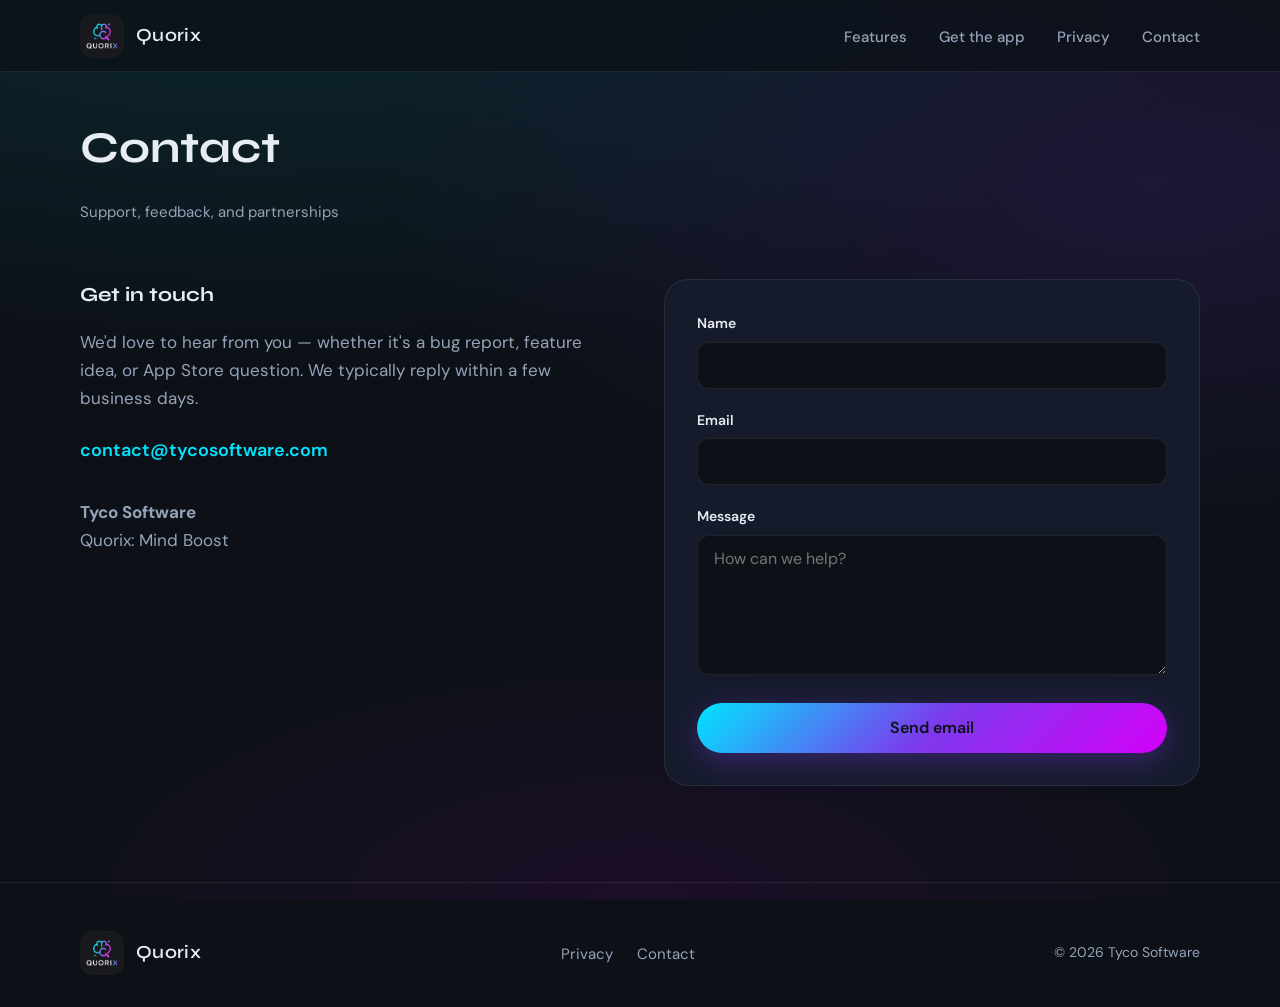
==== contact.html @ 49166350 "Add Quorix marketing site for GitHub Pages" ====
<!DOCTYPE html>
<html lang="en">
  <head>
    <meta charset="UTF-8" />
    <meta name="viewport" content="width=device-width, initial-scale=1.0" />
    <meta name="description" content="Contact Quorix support" />
    <title>Contact — Quorix</title>
    <link rel="icon" href="assets/logo.png" type="image/png" />
    <link rel="preconnect" href="https://fonts.googleapis.com" />
    <link rel="preconnect" href="https://fonts.gstatic.com" crossorigin />
    <link href="https://fonts.googleapis.com/css2?family=DM+Sans:opsz,wght@9..40,400;9..40,500;9..40,600;9..40,700&family=Syne:wght@600;700;800&display=swap" rel="stylesheet" />
    <link rel="stylesheet" href="css/styles.css" />
  </head>
  <body>
    <header class="site-header">
      <div class="container nav-inner">
        <a href="./" class="brand">
          <img src="assets/logo.png" alt="Quorix" width="44" height="44" />
          <span>Quorix</span>
        </a>
        <button class="menu-toggle" type="button" aria-label="Menu" aria-expanded="false">
          <svg width="24" height="24" fill="none" stroke="currentColor" stroke-width="2" viewBox="0 0 24 24"><path d="M4 7h16M4 12h16M4 17h16"/></svg>
        </button>
        <ul class="nav-links">
          <li><a href="index.html#features">Features</a></li>
          <li><a href="index.html#download">Get the app</a></li>
          <li><a href="privacy.html">Privacy</a></li>
          <li><a href="contact.html">Contact</a></li>
        </ul>
      </div>
    </header>

    <main class="container">
      <div class="page-hero">
        <h1>Contact</h1>
        <p class="meta">Support, feedback, and partnerships</p>
      </div>

      <div class="contact-grid">
        <div class="contact-info">
          <h3>Get in touch</h3>
          <p>
            We'd love to hear from you — whether it's a bug report, feature idea, or
            App Store question. We typically reply within a few business days.
          </p>
          <a class="contact-email" href="mailto:contact@tycosoftware.com">
            contact@tycosoftware.com
          </a>
          <p class="meta" style="margin-top: 2rem">
            <strong>Tyco Software</strong><br />
            Quorix: Mind Boost
          </p>
        </div>

        <div class="contact-card">
          <form class="contact-form" data-mailto="contact@tycosoftware.com">
            <label for="name">Name</label>
            <input id="name" name="name" type="text" required autocomplete="name" />

            <label for="email">Email</label>
            <input id="email" name="email" type="email" required autocomplete="email" />

            <label for="message">Message</label>
            <textarea id="message" name="message" required placeholder="How can we help?"></textarea>

            <button type="submit" class="btn btn-primary" style="width: 100%">Send email</button>
          </form>
        </div>
      </div>
    </main>

    <footer class="site-footer">
      <div class="container footer-inner">
        <a href="./" class="brand"><img src="assets/logo.png" alt="" width="36" height="36" /><span>Quorix</span></a>
        <ul class="footer-links">
          <li><a href="privacy.html">Privacy</a></li>
          <li><a href="contact.html">Contact</a></li>
        </ul>
        <p class="footer-copy">© 2026 Tyco Software</p>
      </div>
    </footer>
    <script src="js/main.js"></script>
  </body>
</html>
---- css/styles.css ----
/* Quorix — brand site */
:root {
  --midnight: #0d1117;
  --surface: #151b2b;
  --surface-elevated: #1c2438;
  --cyan: #00e5ff;
  --purple: #7c3aed;
  --magenta: #d500f9;
  --pink: #f06292;
  --text: #e8ecf4;
  --text-muted: #94a3b8;
  --border: rgba(255, 255, 255, 0.08);
  --gradient: linear-gradient(135deg, var(--cyan), var(--purple), var(--magenta));
  --font: "DM Sans", system-ui, sans-serif;
  --font-display: "Syne", var(--font);
  --radius: 16px;
  --radius-lg: 24px;
  --shadow: 0 24px 80px rgba(0, 0, 0, 0.45);
  --max: 1120px;
}

*,
*::before,
*::after {
  box-sizing: border-box;
}

html {
  scroll-behavior: smooth;
}

body {
  margin: 0;
  font-family: var(--font);
  font-size: 1.0625rem;
  line-height: 1.65;
  color: var(--text);
  background: var(--midnight);
  -webkit-font-smoothing: antialiased;
}

body::before {
  content: "";
  position: fixed;
  inset: 0;
  background:
    radial-gradient(ellipse 80% 50% at 20% -10%, rgba(0, 229, 255, 0.12), transparent),
    radial-gradient(ellipse 60% 40% at 90% 20%, rgba(124, 58, 237, 0.15), transparent),
    radial-gradient(ellipse 50% 30% at 50% 100%, rgba(213, 0, 249, 0.08), transparent);
  pointer-events: none;
  z-index: -1;
}

img {
  max-width: 100%;
  height: auto;
  display: block;
}

a {
  color: var(--cyan);
  text-decoration: none;
  transition: color 0.2s, opacity 0.2s;
}

a:hover {
  color: #fff;
}

.gradient-text {
  background: var(--gradient);
  -webkit-background-clip: text;
  background-clip: text;
  color: transparent;
}

.container {
  width: min(100% - 2.5rem, var(--max));
  margin-inline: auto;
}

/* —— Nav —— */
.site-header {
  position: fixed;
  top: 0;
  left: 0;
  right: 0;
  z-index: 100;
  padding: 0.85rem 0;
  background: rgba(13, 17, 23, 0.75);
  backdrop-filter: blur(16px);
  border-bottom: 1px solid var(--border);
}

.nav-inner {
  display: flex;
  align-items: center;
  justify-content: space-between;
  gap: 1.5rem;
}

.brand {
  display: flex;
  align-items: center;
  gap: 0.75rem;
  color: var(--text);
  font-weight: 600;
  font-family: var(--font-display);
  font-size: 1.15rem;
  letter-spacing: 0.02em;
}

.brand:hover {
  color: var(--text);
  opacity: 0.95;
}

.brand img {
  width: 44px;
  height: 44px;
  border-radius: 12px;
  object-fit: cover;
}

.nav-links {
  display: flex;
  align-items: center;
  gap: 2rem;
  list-style: none;
  margin: 0;
  padding: 0;
}

.nav-links a {
  color: var(--text-muted);
  font-size: 0.9375rem;
  font-weight: 500;
}

.nav-links a:hover {
  color: var(--text);
}

.nav-cta {
  display: inline-flex;
  align-items: center;
  padding: 0.55rem 1.15rem;
  border-radius: 999px;
  background: var(--gradient);
  color: var(--midnight) !important;
  font-weight: 600;
  font-size: 0.875rem;
}

.nav-cta:hover {
  opacity: 0.92;
  color: var(--midnight) !important;
  transform: translateY(-1px);
}

.menu-toggle {
  display: none;
  background: none;
  border: none;
  color: var(--text);
  cursor: pointer;
  padding: 0.5rem;
}

/* —— Hero —— */
.hero {
  padding: 8.5rem 0 5rem;
  text-align: center;
}

.hero-logo {
  width: 120px;
  height: 120px;
  margin: 0 auto 1.75rem;
  border-radius: 28px;
  box-shadow: var(--shadow), 0 0 60px rgba(0, 229, 255, 0.2);
}

.hero-badge {
  display: inline-block;
  padding: 0.35rem 0.9rem;
  border-radius: 999px;
  font-size: 0.8125rem;
  font-weight: 600;
  letter-spacing: 0.04em;
  text-transform: uppercase;
  color: var(--cyan);
  background: rgba(0, 229, 255, 0.1);
  border: 1px solid rgba(0, 229, 255, 0.25);
  margin-bottom: 1.25rem;
}

.hero h1 {
  font-family: var(--font-display);
  font-size: clamp(2.5rem, 6vw, 4rem);
  font-weight: 800;
  line-height: 1.1;
  letter-spacing: -0.03em;
  margin: 0 0 1.25rem;
  max-width: 18ch;
  margin-inline: auto;
}

.hero-lead {
  font-size: clamp(1.0625rem, 2.5vw, 1.25rem);
  color: var(--text-muted);
  max-width: 42ch;
  margin: 0 auto 2.25rem;
}

.hero-actions {
  display: flex;
  flex-wrap: wrap;
  gap: 1rem;
  justify-content: center;
  margin-bottom: 3.5rem;
}

.btn {
  display: inline-flex;
  align-items: center;
  justify-content: center;
  gap: 0.5rem;
  padding: 0.9rem 1.6rem;
  border-radius: 999px;
  font-weight: 600;
  font-size: 1rem;
  border: none;
  cursor: pointer;
  transition: transform 0.2s, box-shadow 0.2s, opacity 0.2s;
  font-family: inherit;
}

.btn-primary {
  background: var(--gradient);
  color: var(--midnight);
  box-shadow: 0 8px 32px rgba(124, 58, 237, 0.35);
}

.btn-primary:hover {
  transform: translateY(-2px);
  box-shadow: 0 12px 40px rgba(124, 58, 237, 0.45);
  color: var(--midnight);
}

.btn-ghost {
  background: transparent;
  color: var(--text);
  border: 1px solid var(--border);
}

.btn-ghost:hover {
  background: var(--surface);
  color: var(--text);
}

.store-badges {
  display: flex;
  flex-wrap: wrap;
  gap: 1rem;
  justify-content: center;
}

.store-badge {
  display: inline-flex;
  align-items: center;
  gap: 0.65rem;
  padding: 0.65rem 1.25rem;
  background: var(--surface);
  border: 1px solid var(--border);
  border-radius: var(--radius);
  color: var(--text);
  font-size: 0.875rem;
  transition: border-color 0.2s, transform 0.2s;
}

.store-badge:hover {
  border-color: rgba(0, 229, 255, 0.35);
  transform: translateY(-2px);
  color: var(--text);
}

.store-badge--soon {
  cursor: default;
  opacity: 0.85;
}

.store-badge--soon:hover {
  transform: none;
  border-color: var(--border);
}

.store-badge strong {
  display: block;
  font-size: 1rem;
}

/* —— Sections —— */
section {
  padding: 5rem 0;
}

.section-label {
  font-size: 0.8125rem;
  font-weight: 700;
  letter-spacing: 0.12em;
  text-transform: uppercase;
  color: var(--cyan);
  margin-bottom: 0.75rem;
}

.section-title {
  font-family: var(--font-display);
  font-size: clamp(1.75rem, 4vw, 2.5rem);
  font-weight: 700;
  letter-spacing: -0.02em;
  margin: 0 0 1rem;
}

.section-desc {
  color: var(--text-muted);
  max-width: 52ch;
  margin: 0 0 2.5rem;
}

/* Features grid */
.features-grid {
  display: grid;
  grid-template-columns: repeat(auto-fit, minmax(260px, 1fr));
  gap: 1.25rem;
}

.feature-card {
  padding: 1.75rem;
  background: rgba(21, 27, 43, 0.7);
  border: 1px solid var(--border);
  border-radius: var(--radius-lg);
  backdrop-filter: blur(8px);
  transition: border-color 0.25s, transform 0.25s;
}

.feature-card:hover {
  border-color: rgba(124, 58, 237, 0.4);
  transform: translateY(-4px);
}

.feature-icon {
  width: 48px;
  height: 48px;
  display: flex;
  align-items: center;
  justify-content: center;
  border-radius: 14px;
  font-size: 1.5rem;
  margin-bottom: 1.25rem;
  background: var(--gradient);
}

.feature-card h3 {
  font-family: var(--font-display);
  font-size: 1.2rem;
  margin: 0 0 0.5rem;
}

.feature-card p {
  margin: 0;
  color: var(--text-muted);
  font-size: 0.9375rem;
}

/* Categories */
.categories {
  display: grid;
  grid-template-columns: repeat(auto-fit, minmax(220px, 1fr));
  gap: 1rem;
}

.category-pill {
  padding: 1.25rem 1.5rem;
  border-radius: var(--radius);
  border: 1px solid var(--border);
  background: var(--surface);
  display: flex;
  align-items: center;
  gap: 1rem;
}

.category-dot {
  width: 12px;
  height: 12px;
  border-radius: 50%;
  flex-shrink: 0;
}

.category-pill span {
  font-weight: 600;
}

/* Steps */
.steps {
  display: grid;
  grid-template-columns: repeat(auto-fit, minmax(200px, 1fr));
  gap: 2rem;
  counter-reset: step;
}

.step {
  position: relative;
  padding-top: 3rem;
}

.step::before {
  counter-increment: step;
  content: counter(step, decimal-leading-zero);
  position: absolute;
  top: 0;
  left: 0;
  font-family: var(--font-display);
  font-size: 2.5rem;
  font-weight: 800;
  background: var(--gradient);
  -webkit-background-clip: text;
  background-clip: text;
  color: transparent;
  opacity: 0.85;
}

.step h3 {
  font-size: 1.1rem;
  margin: 0 0 0.5rem;
}

.step p {
  margin: 0;
  color: var(--text-muted);
  font-size: 0.9375rem;
}

/* CTA band */
.cta-band {
  text-align: center;
  padding: 4rem 2rem;
  border-radius: var(--radius-lg);
  background: linear-gradient(135deg, rgba(0, 229, 255, 0.08), rgba(124, 58, 237, 0.12));
  border: 1px solid var(--border);
}

.cta-band h2 {
  font-family: var(--font-display);
  font-size: clamp(1.5rem, 3vw, 2rem);
  margin: 0 0 0.75rem;
}

.cta-band p {
  color: var(--text-muted);
  margin: 0 0 1.75rem;
}

/* —— Footer —— */
.site-footer {
  padding: 3rem 0 2rem;
  border-top: 1px solid var(--border);
  margin-top: 2rem;
}

.footer-inner {
  display: flex;
  flex-wrap: wrap;
  align-items: center;
  justify-content: space-between;
  gap: 1.5rem;
}

.footer-links {
  display: flex;
  flex-wrap: wrap;
  gap: 1.5rem;
  list-style: none;
  margin: 0;
  padding: 0;
}

.footer-links a {
  color: var(--text-muted);
  font-size: 0.9375rem;
}

.footer-copy {
  color: var(--text-muted);
  font-size: 0.875rem;
  margin: 0;
}

/* —— Inner pages (privacy, contact) —— */
.page-hero {
  padding: 7rem 0 2.5rem;
}

.page-hero h1 {
  font-family: var(--font-display);
  font-size: clamp(2rem, 4vw, 2.75rem);
  margin: 0 0 0.5rem;
}

.page-hero .meta {
  color: var(--text-muted);
  font-size: 0.9375rem;
}

.prose {
  max-width: 68ch;
  padding-bottom: 4rem;
}

.prose h2 {
  font-family: var(--font-display);
  font-size: 1.35rem;
  margin: 2.5rem 0 0.75rem;
  color: var(--text);
}

.prose h2:first-child {
  margin-top: 0;
}

.prose p,
.prose li {
  color: var(--text-muted);
}

.prose ul {
  padding-left: 1.25rem;
}

.prose strong {
  color: var(--text);
}

/* Contact */
.contact-grid {
  display: grid;
  grid-template-columns: 1fr 1fr;
  gap: 3rem;
  padding-bottom: 4rem;
  align-items: start;
}

.contact-card {
  padding: 2rem;
  background: var(--surface);
  border: 1px solid var(--border);
  border-radius: var(--radius-lg);
}

.contact-form label {
  display: block;
  font-size: 0.875rem;
  font-weight: 600;
  margin-bottom: 0.4rem;
  color: var(--text);
}

.contact-form input,
.contact-form textarea {
  width: 100%;
  padding: 0.75rem 1rem;
  margin-bottom: 1.25rem;
  border-radius: 12px;
  border: 1px solid var(--border);
  background: var(--midnight);
  color: var(--text);
  font-family: inherit;
  font-size: 1rem;
}

.contact-form input:focus,
.contact-form textarea:focus {
  outline: none;
  border-color: var(--purple);
  box-shadow: 0 0 0 3px rgba(124, 58, 237, 0.2);
}

.contact-form textarea {
  min-height: 140px;
  resize: vertical;
}

.contact-info h3 {
  font-family: var(--font-display);
  margin: 0 0 1rem;
}

.contact-info p {
  color: var(--text-muted);
  margin: 0 0 1.5rem;
}

.contact-email {
  display: inline-flex;
  align-items: center;
  gap: 0.5rem;
  font-size: 1.125rem;
  font-weight: 600;
}

/* Mobile */
@media (max-width: 768px) {
  .menu-toggle {
    display: block;
  }

  .nav-links {
    position: fixed;
    top: 64px;
    left: 0;
    right: 0;
    flex-direction: column;
    padding: 1.5rem;
    background: rgba(13, 17, 23, 0.98);
    border-bottom: 1px solid var(--border);
    gap: 1.25rem;
    transform: translateY(-120%);
    opacity: 0;
    pointer-events: none;
    transition: transform 0.3s, opacity 0.3s;
  }

  .nav-links.is-open {
    transform: translateY(0);
    opacity: 1;
    pointer-events: auto;
  }

  .contact-grid {
    grid-template-columns: 1fr;
  }
}
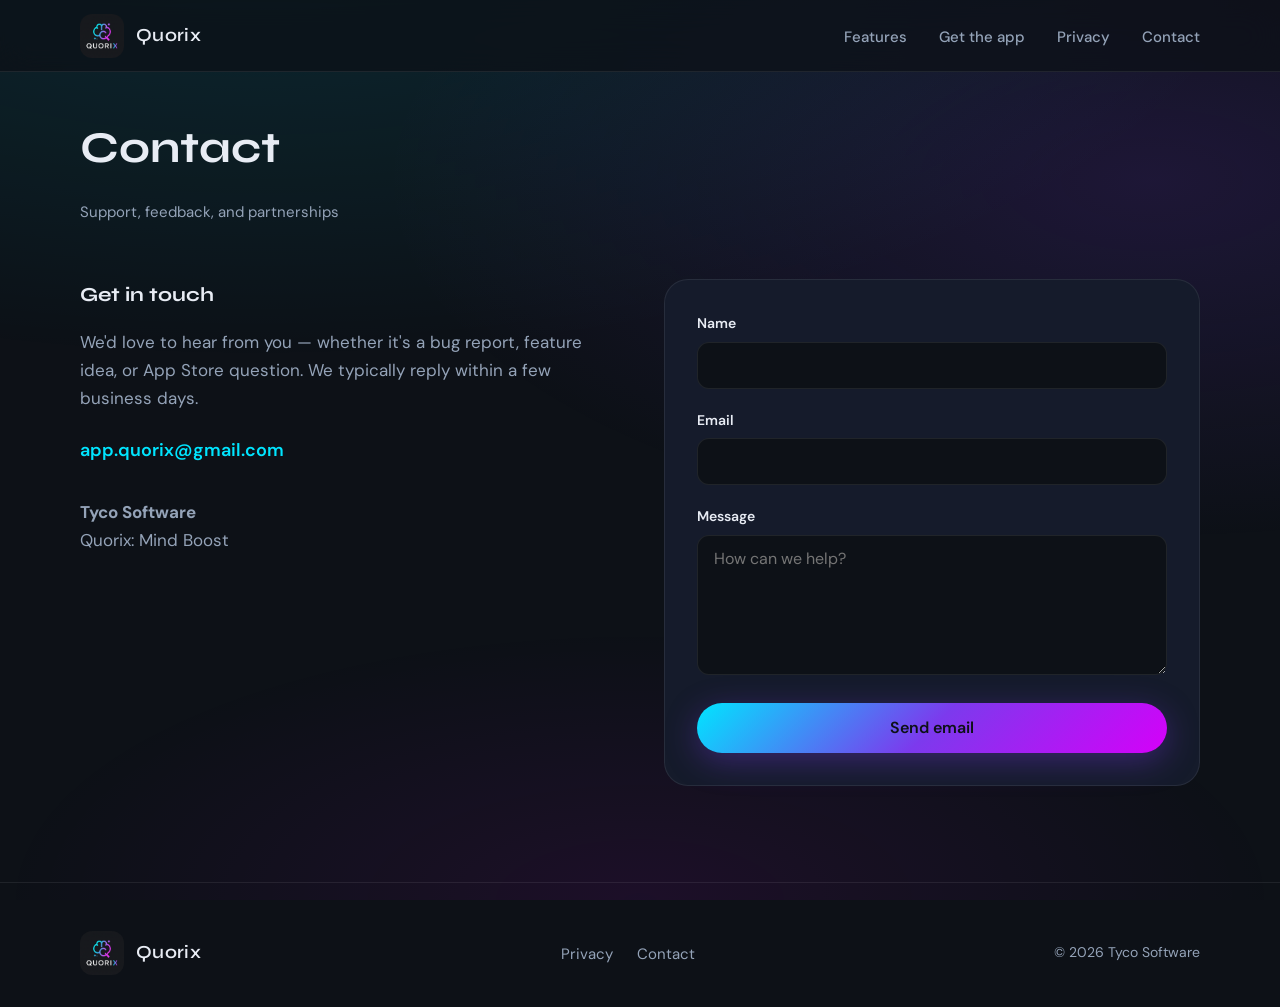
==== commit 4e8c19b7: "Update contact email to app.quorix@gmail.com" ====
--- a/contact.html
+++ b/contact.html
@@ -43,8 +43,8 @@
             We'd love to hear from you — whether it's a bug report, feature idea, or
             App Store question. We typically reply within a few business days.
           </p>
-          <a class="contact-email" href="mailto:contact@tycosoftware.com">
-            contact@tycosoftware.com
+          <a class="contact-email" href="mailto:app.quorix@gmail.com">
+            app.quorix@gmail.com
           </a>
           <p class="meta" style="margin-top: 2rem">
             <strong>Tyco Software</strong><br />
@@ -53,7 +53,7 @@
         </div>
 
         <div class="contact-card">
-          <form class="contact-form" data-mailto="contact@tycosoftware.com">
+          <form class="contact-form" data-mailto="app.quorix@gmail.com">
             <label for="name">Name</label>
             <input id="name" name="name" type="text" required autocomplete="name" />
 
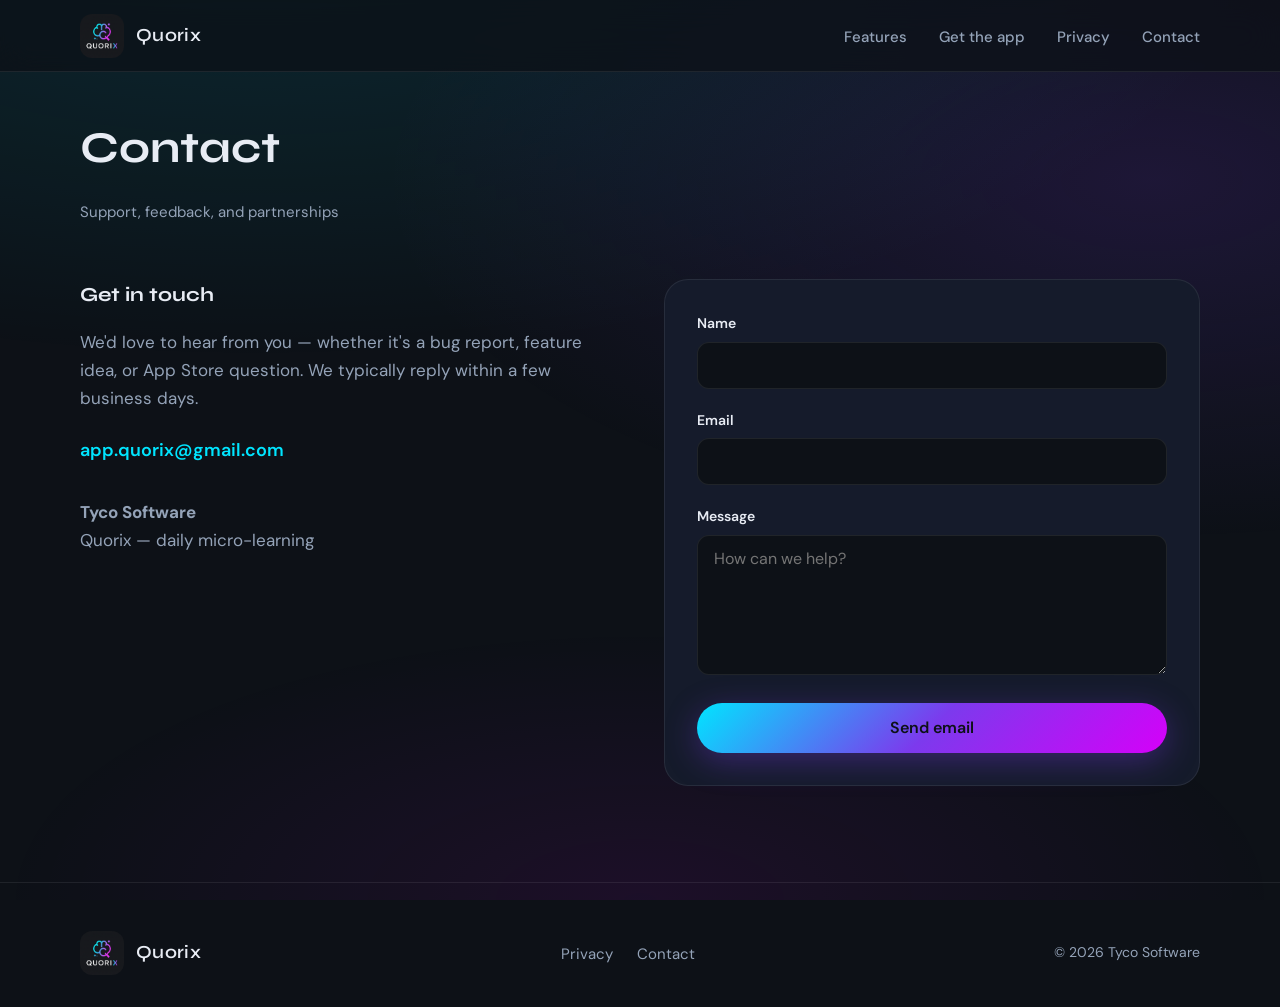
==== commit 79be2622: "Update site for v1.0.2 app features" ====
--- a/contact.html
+++ b/contact.html
@@ -48,7 +48,7 @@
           </a>
           <p class="meta" style="margin-top: 2rem">
             <strong>Tyco Software</strong><br />
-            Quorix: Mind Boost
+            Quorix — daily micro-learning
           </p>
         </div>
 
--- a/css/styles.css
+++ b/css/styles.css
@@ -300,6 +300,110 @@
   font-size: 1rem;
 }
 
+/* —— Stats band —— */
+.stats-band {
+  padding: 0 0 3rem;
+  margin-top: -2rem;
+}
+
+.stats-grid {
+  display: grid;
+  grid-template-columns: repeat(auto-fit, minmax(140px, 1fr));
+  gap: 1rem;
+}
+
+.stat-card {
+  text-align: center;
+  padding: 1.35rem 1rem;
+  background: rgba(21, 27, 43, 0.85);
+  border: 1px solid var(--border);
+  border-radius: var(--radius);
+  backdrop-filter: blur(8px);
+}
+
+.stat-value {
+  display: block;
+  font-family: var(--font-display);
+  font-size: clamp(1.75rem, 4vw, 2.25rem);
+  font-weight: 800;
+  background: var(--gradient);
+  -webkit-background-clip: text;
+  background-clip: text;
+  color: transparent;
+  line-height: 1.1;
+  margin-bottom: 0.35rem;
+}
+
+.stat-label {
+  display: block;
+  font-size: 0.8125rem;
+  color: var(--text-muted);
+  font-weight: 500;
+  line-height: 1.35;
+}
+
+/* —— App tabs —— */
+.app-tabs {
+  display: grid;
+  grid-template-columns: repeat(auto-fit, minmax(160px, 1fr));
+  gap: 1rem;
+  margin-bottom: 1.5rem;
+}
+
+.app-tab {
+  padding: 1.25rem 1.15rem;
+  background: var(--surface);
+  border: 1px solid var(--border);
+  border-radius: var(--radius);
+  display: flex;
+  flex-direction: column;
+  gap: 0.35rem;
+  transition: border-color 0.2s, transform 0.2s;
+}
+
+.app-tab:hover {
+  border-color: rgba(124, 58, 237, 0.35);
+  transform: translateY(-2px);
+}
+
+.app-tab--active {
+  border-color: rgba(240, 98, 146, 0.45);
+  background: linear-gradient(135deg, rgba(124, 58, 237, 0.12), rgba(240, 98, 146, 0.08));
+  box-shadow: 0 8px 32px rgba(124, 58, 237, 0.15);
+}
+
+.app-tab-icon {
+  font-size: 1.5rem;
+  line-height: 1;
+}
+
+.app-tab-name {
+  font-family: var(--font-display);
+  font-weight: 700;
+  font-size: 1rem;
+}
+
+.app-tab-desc {
+  font-size: 0.8125rem;
+  color: var(--text-muted);
+  line-height: 1.35;
+}
+
+.app-quiz-note {
+  text-align: center;
+  color: var(--text-muted);
+  font-size: 0.9375rem;
+  margin: 0;
+  padding: 1rem 1.25rem;
+  border-radius: var(--radius);
+  background: rgba(0, 229, 255, 0.06);
+  border: 1px dashed rgba(0, 229, 255, 0.25);
+}
+
+.app-quiz-note strong {
+  color: var(--cyan);
+}
+
 /* —— Sections —— */
 section {
   padding: 5rem 0;
@@ -376,8 +480,8 @@
 /* Categories */
 .categories {
   display: grid;
-  grid-template-columns: repeat(auto-fit, minmax(220px, 1fr));
-  gap: 1rem;
+  grid-template-columns: repeat(auto-fit, minmax(180px, 1fr));
+  gap: 0.85rem;
 }
 
 .category-pill {
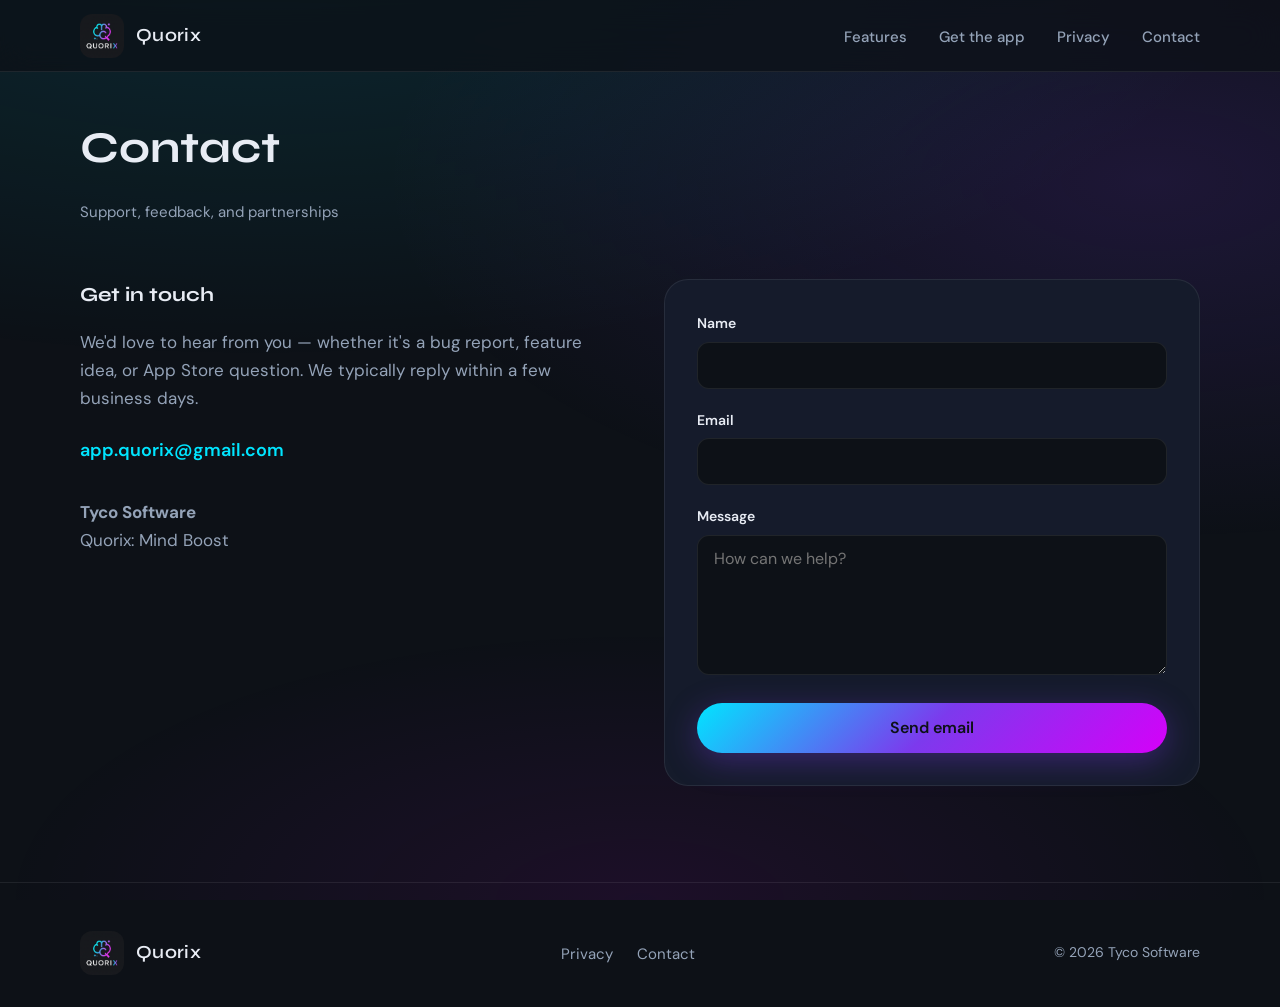
==== commit 3990f223: "Live App Store and Play Store links, smart download redirect" ====
--- a/contact.html
+++ b/contact.html
@@ -23,7 +23,7 @@
         </button>
         <ul class="nav-links">
           <li><a href="index.html#features">Features</a></li>
-          <li><a href="index.html#download">Get the app</a></li>
+          <li><a href="download.html">Get the app</a></li>
           <li><a href="privacy.html">Privacy</a></li>
           <li><a href="contact.html">Contact</a></li>
         </ul>
@@ -48,7 +48,7 @@
           </a>
           <p class="meta" style="margin-top: 2rem">
             <strong>Tyco Software</strong><br />
-            Quorix — daily micro-learning
+            Quorix: Mind Boost
           </p>
         </div>
 
--- a/css/styles.css
+++ b/css/styles.css
@@ -122,6 +122,12 @@
   object-fit: cover;
 }
 
+.brand-sub {
+  font-weight: 500;
+  color: var(--text-muted);
+  font-size: 0.92em;
+}
+
 .nav-links {
   display: flex;
   align-items: center;
@@ -298,6 +304,91 @@
 .store-badge strong {
   display: block;
   font-size: 1rem;
+}
+
+.store-badges--live .store-badge {
+  cursor: pointer;
+}
+
+.store-badges--live .store-badge:hover {
+  border-color: rgba(0, 229, 255, 0.45);
+  box-shadow: 0 8px 28px rgba(124, 58, 237, 0.2);
+}
+
+.smart-link-hint {
+  margin: 1.25rem 0 0;
+  font-size: 0.875rem;
+  color: var(--text-muted);
+}
+
+.smart-link-hint a {
+  color: var(--cyan);
+  font-weight: 600;
+}
+
+/* —— Download page —— */
+.download-page {
+  min-height: 70vh;
+  display: flex;
+  align-items: center;
+  justify-content: center;
+  padding: 7rem 0 4rem;
+}
+
+.download-card {
+  max-width: 480px;
+  margin-inline: auto;
+  text-align: center;
+  padding: 2.5rem 2rem;
+  background: rgba(21, 27, 43, 0.85);
+  border: 1px solid var(--border);
+  border-radius: var(--radius-lg);
+  backdrop-filter: blur(12px);
+}
+
+.download-logo {
+  margin: 0 auto 1.25rem;
+  border-radius: 22px;
+  box-shadow: var(--shadow);
+}
+
+.download-card h1 {
+  font-family: var(--font-display);
+  font-size: 1.65rem;
+  margin: 0 0 0.75rem;
+}
+
+.download-lead {
+  color: var(--text-muted);
+  margin: 0 0 1.75rem;
+  font-size: 0.9375rem;
+  line-height: 1.55;
+}
+
+.download-card .store-badges {
+  flex-direction: column;
+  align-items: stretch;
+}
+
+.download-card .store-badge {
+  justify-content: center;
+}
+
+.download-note {
+  margin: 1.5rem 0 0;
+  font-size: 0.75rem;
+  color: var(--text-muted);
+  word-break: break-all;
+}
+
+.download-note code {
+  font-size: 0.7rem;
+  color: var(--cyan);
+}
+
+.download-back {
+  margin-top: 1.5rem;
+  display: inline-flex;
 }
 
 /* —— Stats band —— */
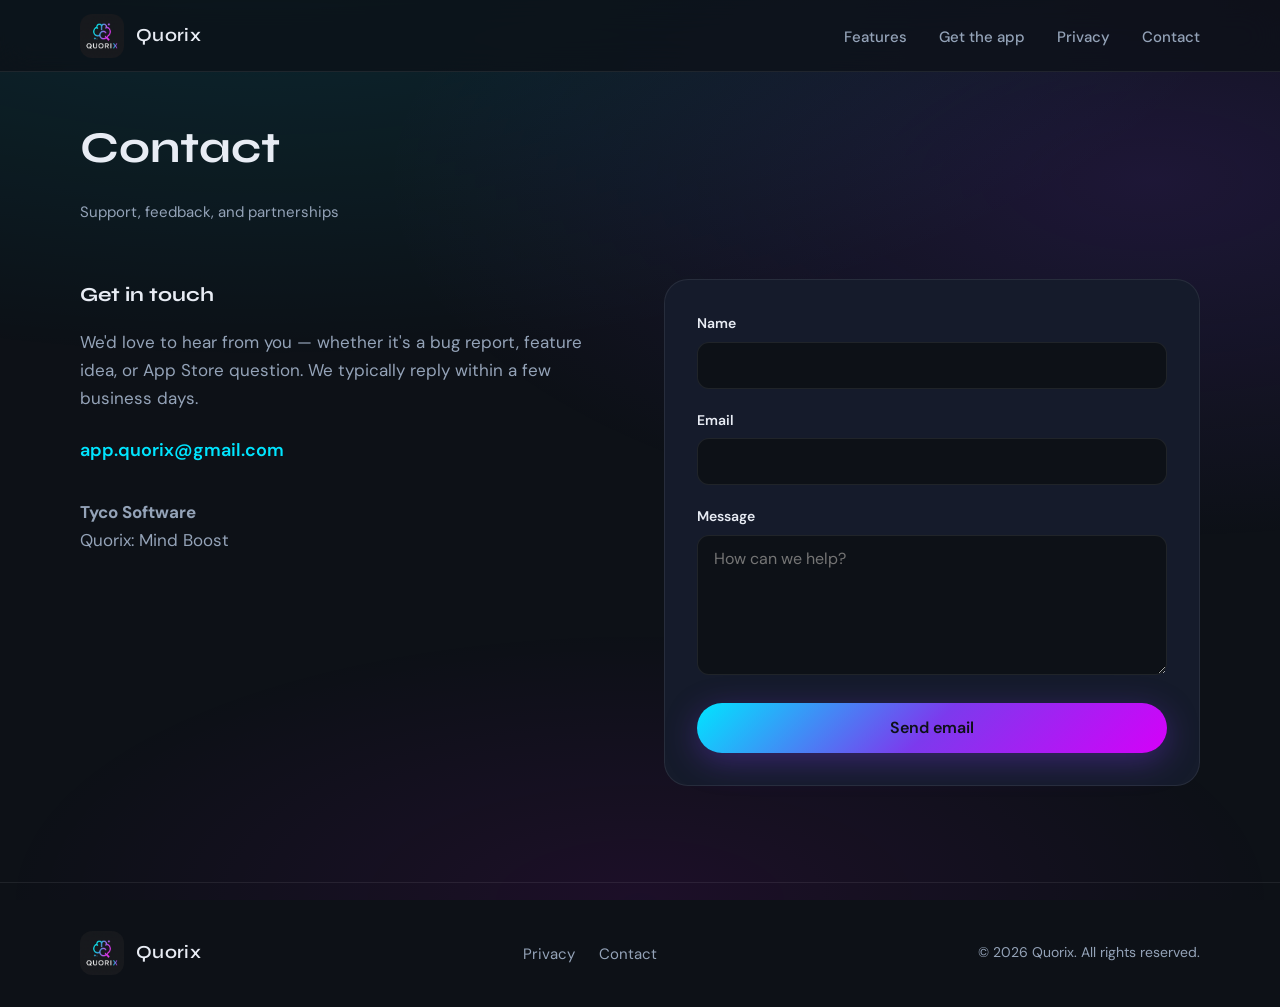
==== commit 366721bd: "Update footer copyright to reflect Quorix branding across multiple HTML files" ====
--- a/contact.html
+++ b/contact.html
@@ -76,7 +76,7 @@
           <li><a href="privacy.html">Privacy</a></li>
           <li><a href="contact.html">Contact</a></li>
         </ul>
-        <p class="footer-copy">© 2026 Tyco Software</p>
+        <p class="footer-copy">© 2026 Quorix. All rights reserved.</p>
       </div>
     </footer>
     <script src="js/main.js"></script>
